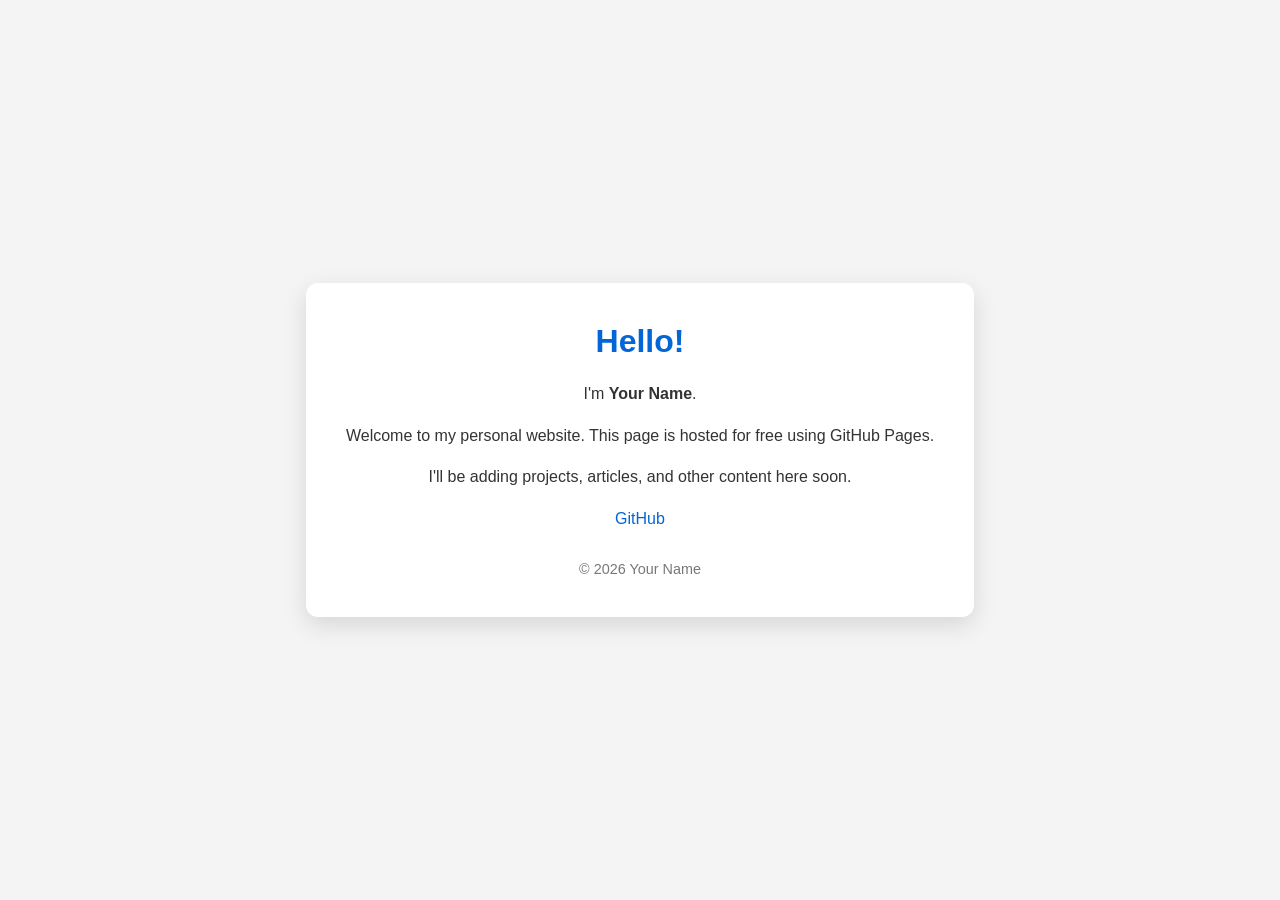
==== index.html @ e5f5f6e7 "Add files via upload First test version." ====
<!DOCTYPE html>
<html lang="en">
<head>
    <meta charset="UTF-8">
    <meta name="viewport" content="width=device-width, initial-scale=1.0">
    <title>Your Name</title>

    <style>
        body {
            margin: 0;
            font-family: Arial, Helvetica, sans-serif;
            background: #f4f4f4;
            color: #333;
            display: flex;
            justify-content: center;
            align-items: center;
            height: 100vh;
        }

        .card {
            background: white;
            padding: 40px;
            border-radius: 12px;
            box-shadow: 0 8px 25px rgba(0,0,0,.12);
            max-width: 700px;
            text-align: center;
        }

        h1 {
            margin-top: 0;
            color: #0366d6;
        }

        p {
            line-height: 1.6;
        }

        a {
            color: #0366d6;
            text-decoration: none;
        }

        a:hover {
            text-decoration: underline;
        }

        footer {
            margin-top: 30px;
            font-size: 0.9em;
            color: #777;
        }
    </style>
</head>
<body>

<div class="card">
    <h1>Hello!</h1>

    <p>
        I'm <strong>Your Name</strong>.
    </p>

    <p>
        Welcome to my personal website. This page is hosted for free using
        GitHub Pages.
    </p>

    <p>
        I'll be adding projects, articles, and other content here soon.
    </p>

    <p>
        <a href="https://github.com/yourusername">GitHub</a>
    </p>

    <footer>
        © 2026 Your Name
    </footer>
</div>

</body>
</html>
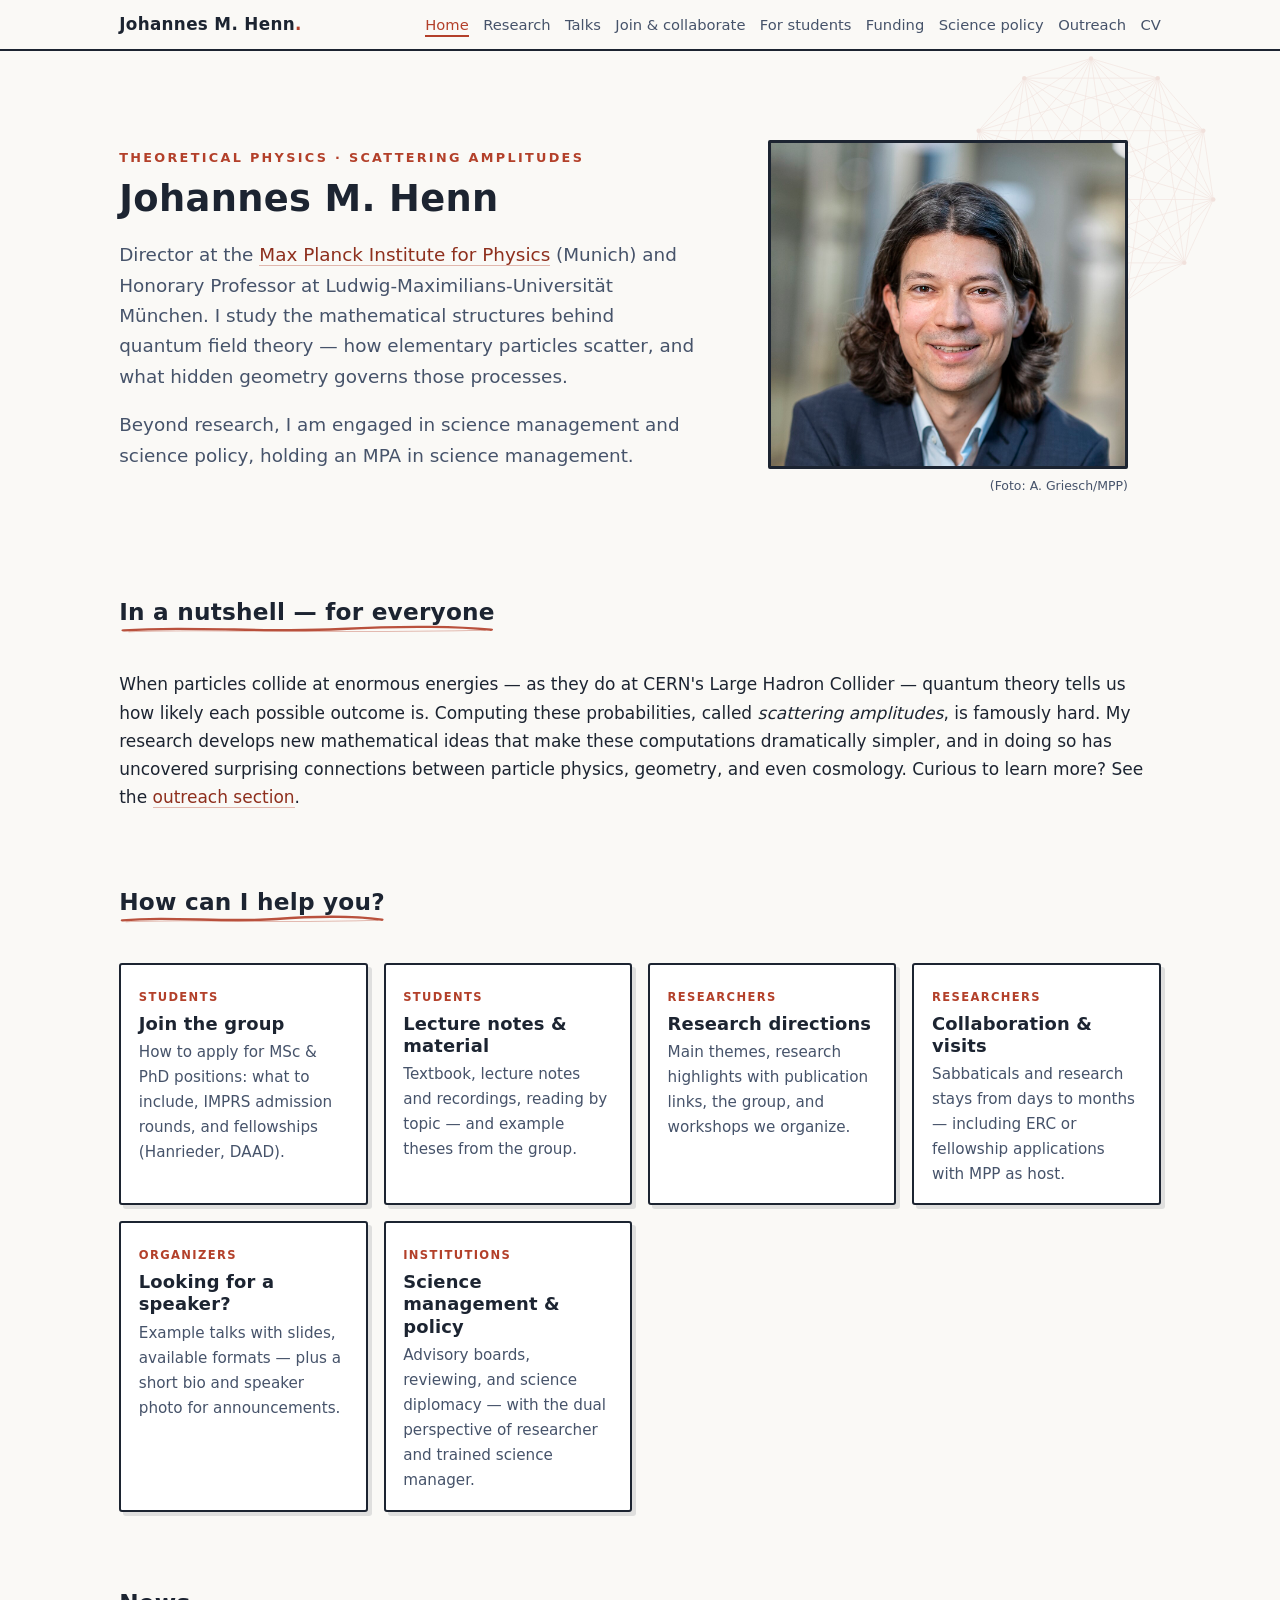
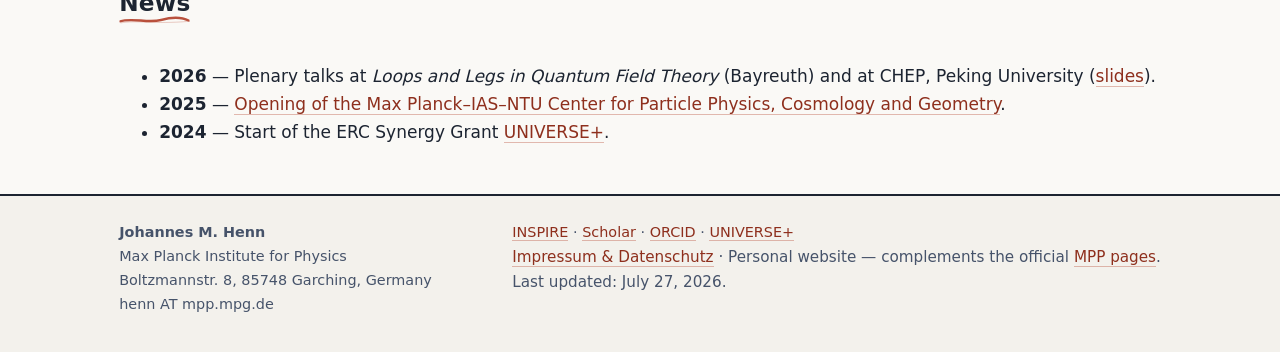
==== commit 7b9025af: "Add files via upload" ====
--- a/index.html
+++ b/index.html
@@ -1,82 +1,133 @@
 <!DOCTYPE html>
 <html lang="en">
 <head>
-    <meta charset="UTF-8">
-    <meta name="viewport" content="width=device-width, initial-scale=1.0">
-    <title>Your Name</title>
-
-    <style>
-        body {
-            margin: 0;
-            font-family: Arial, Helvetica, sans-serif;
-            background: #f4f4f4;
-            color: #333;
-            display: flex;
-            justify-content: center;
-            align-items: center;
-            height: 100vh;
-        }
-
-        .card {
-            background: white;
-            padding: 40px;
-            border-radius: 12px;
-            box-shadow: 0 8px 25px rgba(0,0,0,.12);
-            max-width: 700px;
-            text-align: center;
-        }
-
-        h1 {
-            margin-top: 0;
-            color: #0366d6;
-        }
-
-        p {
-            line-height: 1.6;
-        }
-
-        a {
-            color: #0366d6;
-            text-decoration: none;
-        }
-
-        a:hover {
-            text-decoration: underline;
-        }
-
-        footer {
-            margin-top: 30px;
-            font-size: 0.9em;
-            color: #777;
-        }
-    </style>
+<meta charset="utf-8">
+<meta name="viewport" content="width=device-width, initial-scale=1">
+<title>Johannes M. Henn — Theoretical Physicist</title>
+<meta name="description" content="Johannes M. Henn — theoretical physicist, Director at the Max Planck Institute for Physics, Munich. Research on scattering amplitudes in quantum field theory.">
+<link rel="icon" type="image/svg+xml" href="assets/img/favicon.svg">
+<link rel="icon" type="image/png" href="assets/img/favicon.png">
+<link rel="stylesheet" href="assets/css/style.css">
 </head>
 <body>
 
-<div class="card">
-    <h1>Hello!</h1>
+<nav class="nav">
+  <div class="nav-inner">
+    <a class="brand" href="index.html">Johannes M. Henn<span>.</span></a>
+    <ul>
+      <li><a class="active" href="index.html">Home</a></li>
+      <li><a href="research.html">Research</a></li>
+      <li><a href="talks.html">Talks</a></li>
+      <li><a href="collaborate.html">Join &amp; collaborate</a></li>
+      <li><a href="students.html">For students</a></li>
+      <li><a href="funding.html">Funding</a></li>
+      <li><a href="management.html">Science policy</a></li>
+      <li><a href="outreach.html">Outreach</a></li>
+      <li><a href="cv.html">CV</a></li>
+    </ul>
+  </div>
+</nav>
 
+<main class="wrap">
+
+  <section class="hero">
+    <img class="hero-deco" src="assets/img/polytope.svg" alt="">
+    <div>
+      <div class="kicker">Theoretical physics · Scattering amplitudes</div>
+      <h1>Johannes M. Henn</h1>
+      <p class="lead">
+        Director at the <a href="https://www.mpp.mpg.de/en/">Max Planck Institute for Physics</a> (Munich)
+        and Honorary Professor at Ludwig-Maximilians-Universität München.
+        I study the mathematical structures behind quantum field theory —
+        how elementary particles scatter, and what hidden geometry governs those processes.
+      </p>
+      <p class="lead">
+        Beyond research, I am engaged in science management and science
+        policy, holding an MPA in science management.
+      </p>
+    </div>
+    <div class="hero-photo">
+      <img src="assets/img/portrait.jpg" alt="Portrait of Johannes M. Henn">
+      <div class="muted" style="font-size:.78rem; margin-top:.4rem; text-align:right">(Foto: A.&nbsp;Griesch/MPP)</div>
+    </div>
+  </section>
+
+  <section>
+    <h2>In a nutshell — for everyone</h2>
     <p>
-        I'm <strong>Your Name</strong>.
+      When particles collide at enormous energies — as they do at CERN's Large Hadron Collider —
+      quantum theory tells us how likely each possible outcome is. Computing these probabilities,
+      called <em>scattering amplitudes</em>, is famously hard. My research develops new mathematical
+      ideas that make these computations dramatically simpler, and in doing so has uncovered
+      surprising connections between particle physics, geometry, and even cosmology.
+      Curious to learn more? See the <a href="outreach.html">outreach section</a>.
     </p>
+  </section>
 
-    <p>
-        Welcome to my personal website. This page is hosted for free using
-        GitHub Pages.
-    </p>
+  <section>
+    <h2>How can I help you?</h2>
+    <div class="cards">
+      <div class="card">
+        <span class="tag">Students</span>
+        <h3><a href="collaborate.html#students">Join the group</a></h3>
+        <p>How to apply for MSc &amp; PhD positions: what to include, IMPRS admission rounds, and fellowships (Hanrieder, DAAD).</p>
+      </div>
+      <div class="card">
+        <span class="tag">Students</span>
+        <h3><a href="students.html">Lecture notes &amp; material</a></h3>
+        <p>Textbook, lecture notes and recordings, reading by topic — and example theses from the group.</p>
+      </div>
+      <div class="card">
+        <span class="tag">Researchers</span>
+        <h3><a href="research.html">Research directions</a></h3>
+        <p>Main themes, research highlights with publication links, the group, and workshops we organize.</p>
+      </div>
+      <div class="card">
+        <span class="tag">Researchers</span>
+        <h3><a href="collaborate.html#visits">Collaboration &amp; visits</a></h3>
+        <p>Sabbaticals and research stays from days to months — including ERC or fellowship applications with MPP as host.</p>
+      </div>
+      <div class="card">
+        <span class="tag">Organizers</span>
+        <h3><a href="talks.html">Looking for a speaker?</a></h3>
+        <p>Example talks with slides, available formats — plus a short bio and speaker photo for announcements.</p>
+      </div>
+      <div class="card">
+        <span class="tag">Institutions</span>
+        <h3><a href="management.html">Science management &amp; policy</a></h3>
+        <p>Advisory boards, reviewing, and science diplomacy — with the dual perspective of researcher and trained science manager.</p>
+      </div>
+    </div>
+  </section>
 
-    <p>
-        I'll be adding projects, articles, and other content here soon.
-    </p>
+  <section>
+    <h2>News</h2>
+    <ul>
+      <li><strong>2026</strong> — Plenary talks at <em>Loops and Legs in Quantum Field Theory</em> (Bayreuth) and at CHEP, Peking University (<a href="talks.html">slides</a>).</li>
+      <li><strong>2025</strong> — <a href="https://www.mpg.de/25314643/max-planck-center-for-particle-physics-cosmology-and-geometry-inaugurated-in-taiwan">Opening of the Max Planck–IAS–NTU Center for Particle Physics, Cosmology and Geometry</a>.</li>
+      <li><strong>2024</strong> — Start of the ERC Synergy Grant <a href="https://positive-geometry.com">UNIVERSE+</a>.</li>
+    </ul>
+  </section>
 
-    <p>
-        <a href="https://github.com/yourusername">GitHub</a>
-    </p>
+</main>
 
-    <footer>
-        © 2026 Your Name
-    </footer>
-</div>
+<footer>
+  <div class="wrap">
+    <div>
+      <strong>Johannes M. Henn</strong><br>
+      Max Planck Institute for Physics<br>
+      Boltzmannstr. 8, 85748 Garching, Germany<br>
+      henn&nbsp;AT&nbsp;mpp.mpg.de
+    </div>
+    <div>
+      <a href="https://inspirehep.net/authors/1040053">INSPIRE</a> ·
+      <a href="https://scholar.google.com/citations?hl=en&amp;user=UkL5Gi8AAAAJ">Scholar</a> ·
+      <a href="https://orcid.org/0000-0003-1183-4652">ORCID</a> ·
+      <a href="https://positive-geometry.com">UNIVERSE+</a><br>
+      <span class="muted"><a href="imprint.html">Impressum &amp; Datenschutz</a> · Personal website — complements the official <a href="https://www.mpp.mpg.de/en/">MPP pages</a>.<br>Last updated: July 27, 2026.</span>
+    </div>
+  </div>
+</footer>
 
 </body>
-</html>+</html>
--- a/assets/css/style.css
+++ b/assets/css/style.css
@@ -0,0 +1,181 @@
+/* ==========================================================
+   Johannes M. Henn — personal website
+   Clean lines, geometric accents. Edit colors below.
+   ========================================================== */
+:root {
+  --paper: #faf9f6;
+  --ink: #1c2431;
+  --ink-soft: #46536a;
+  --accent: #b3402a;      /* vermilion ink */
+  --accent-dark: #8e2f1d;
+  --teal: #2a6f77;
+  --line: #ddd8cf;
+  --card: #ffffff;
+  --maxw: 1080px;
+}
+
+* { box-sizing: border-box; }
+html { scroll-behavior: smooth; }
+body {
+  margin: 0;
+  font-family: "Avenir Next", "Segoe UI", "Helvetica Neue", system-ui, sans-serif;
+  font-size: 17px;
+  line-height: 1.65;
+  color: var(--ink);
+  background: var(--paper);
+}
+a { color: var(--accent-dark); text-decoration: none; border-bottom: 1px solid rgba(179,64,42,.35); }
+a:hover { color: var(--accent); border-bottom-color: var(--accent); }
+
+/* ---------- navigation ---------- */
+.nav {
+  position: sticky; top: 0; z-index: 50;
+  background: rgba(250,249,246,.95);
+  backdrop-filter: blur(6px);
+  border-bottom: 2px solid var(--ink);
+}
+.nav-inner {
+  max-width: var(--maxw); margin: 0 auto; padding: .65rem 1.2rem;
+  display: flex; align-items: center; gap: 1rem; flex-wrap: wrap;
+}
+.nav .brand {
+  font-weight: 700; font-size: 1.05rem; letter-spacing: .02em;
+  border: none; color: var(--ink); margin-right: auto; white-space: nowrap;
+}
+.nav .brand span { color: var(--accent); }
+.nav ul { list-style: none; display: flex; gap: .9rem; margin: 0; padding: 0; flex-wrap: wrap; }
+.nav ul a {
+  border: none; color: var(--ink-soft); font-size: .92rem; font-weight: 500;
+  padding-bottom: 2px;
+}
+.nav ul a:hover, .nav ul a.active { color: var(--accent); box-shadow: 0 2px 0 var(--accent); }
+
+/* ---------- layout ---------- */
+.wrap { max-width: var(--maxw); margin: 0 auto; padding: 0 1.2rem; }
+main { padding-bottom: 3rem; }
+section { margin: 2.6rem 0; }
+
+h1, h2, h3 { line-height: 1.25; letter-spacing: .01em; }
+h1 { font-size: 2.3rem; margin: .2em 0 .3em; font-weight: 700; }
+h2 {
+  font-size: 1.45rem; margin-top: 2.2rem; font-weight: 700;
+  display: inline-block; padding-bottom: 8px;
+  background: url("../img/underline.svg") no-repeat left bottom / 100% 10px;
+}
+h3 { font-size: 1.12rem; margin-bottom: .3rem; }
+.lead { font-size: 1.15rem; color: var(--ink-soft); max-width: 46rem; }
+.muted { color: var(--ink-soft); font-size: .95rem; }
+
+/* ---------- hero ---------- */
+.hero {
+  display: grid; grid-template-columns: 1.15fr .85fr; gap: 2.5rem;
+  align-items: center; padding: 3rem 0 1.5rem; position: relative;
+}
+.hero .kicker {
+  text-transform: uppercase; letter-spacing: .18em; font-size: .8rem;
+  color: var(--accent); font-weight: 600;
+}
+.hero-photo { position: relative; justify-self: center; }
+.hero-photo img {
+  width: 100%; max-width: 360px; display: block;
+  border: 3px solid var(--ink); border-radius: 2px;
+}
+.hero-deco {
+  position: absolute; right: -60px; top: -40px; width: 260px; opacity: .12;
+  pointer-events: none; z-index: -1;
+}
+
+/* ---------- cards ---------- */
+.cards { display: grid; grid-template-columns: repeat(auto-fill, minmax(240px, 1fr)); gap: 1rem; margin-top: 1.2rem; }
+.card {
+  background: var(--card); border: 2px solid var(--ink); border-radius: 3px;
+  padding: 1rem 1.1rem; position: relative;
+  box-shadow: 4px 4px 0 rgba(28,36,49,.12);
+}
+.card h3 { margin-top: 0; }
+.card h3 a { border: none; color: var(--ink); }
+.card h3 a:hover { color: var(--accent); }
+.card p { margin: .3rem 0 0; font-size: .95rem; color: var(--ink-soft); }
+.card .tag {
+  display: inline-block; font-size: .72rem; text-transform: uppercase; letter-spacing: .12em;
+  color: var(--accent); font-weight: 700; margin-bottom: .35rem;
+}
+
+/* ---------- figures ---------- */
+figure { margin: 1.5rem 0; }
+figure img { width: 100%; display: block; border: 3px solid var(--ink); border-radius: 2px; }
+figcaption { font-size: .88rem; color: var(--ink-soft); margin-top: .45rem; }
+.fig-row { display: grid; grid-template-columns: 1fr 1fr; gap: 1.2rem; }
+.float-right { float: right; width: 44%; margin: .3rem 0 1rem 1.6rem; }
+
+/* ---------- lists / talks ---------- */
+.talk-list { list-style: none; padding: 0; }
+.talk-list li {
+  border-left: 3px solid var(--accent); padding: .5rem 0 .5rem 1rem; margin: .9rem 0;
+  background: linear-gradient(90deg, rgba(179,64,42,.05), transparent 60%);
+}
+.talk-list .title { font-weight: 600; }
+.talk-list .meta { font-size: .9rem; color: var(--ink-soft); }
+
+.link-row { display: flex; flex-wrap: wrap; gap: .6rem; margin-top: 1rem; padding: 0; list-style: none; }
+.link-row a {
+  border: 2px solid var(--ink); border-radius: 999px; padding: .25rem .9rem;
+  font-size: .88rem; font-weight: 600; color: var(--ink); background: var(--card);
+}
+.link-row a:hover { border-color: var(--accent); color: var(--accent); }
+
+/* ---------- video cards ---------- */
+.video-cards { display: grid; grid-template-columns: 1fr 1fr; gap: 1.2rem; margin: 1.2rem 0; }
+.video-card {
+  display: flex; flex-direction: column; justify-content: flex-end; gap: .4rem;
+  position: relative; min-height: 190px; padding: 1.1rem 1.2rem;
+  border: 3px solid var(--ink); border-radius: 3px;
+  background: #161e2c url("../img/polytope.svg") no-repeat right -70px top -70px / 280px;
+  color: #fff; text-decoration: none;
+  box-shadow: 4px 4px 0 rgba(28,36,49,.12);
+}
+.video-card:hover { border-color: var(--accent); color: #fff; }
+.video-card .play {
+  position: absolute; top: 1rem; left: 1.1rem;
+  width: 52px; height: 52px; border-radius: 50%;
+  background: var(--accent); display: flex; align-items: center; justify-content: center;
+}
+.video-card .play::after {
+  content: ""; margin-left: 4px;
+  border-left: 16px solid #fff; border-top: 10px solid transparent; border-bottom: 10px solid transparent;
+}
+.video-card .vtitle { font-weight: 700; line-height: 1.35; }
+.video-card .vmeta { font-size: .85rem; color: #c6cddb; }
+@media (max-width: 820px) { .video-cards { grid-template-columns: 1fr; } }
+
+/* ---------- callouts ---------- */
+.note {
+  border: 2px solid var(--teal); border-radius: 3px; background: #eef5f5;
+  padding: .9rem 1.1rem; margin: 1.2rem 0; font-size: .97rem;
+}
+.todo {
+  border: 2px dashed #c9a227; border-radius: 3px; background: #fdf7e3;
+  padding: .6rem 1rem; margin: 1rem 0; font-size: .9rem; color: #6b5a14;
+}
+.todo::before { content: "To add: "; font-weight: 700; }
+
+dl.cv { margin: 0; }
+dl.cv dt { float: left; width: 8.5rem; font-weight: 600; color: var(--accent-dark); clear: left; }
+dl.cv dd { margin: 0 0 .55rem 9.5rem; }
+
+/* ---------- footer ---------- */
+footer {
+  border-top: 2px solid var(--ink); margin-top: 3rem; padding: 1.6rem 0 2.2rem;
+  font-size: .9rem; color: var(--ink-soft); background: #f3f1ec;
+}
+footer .wrap { display: flex; flex-wrap: wrap; gap: 1.5rem; justify-content: space-between; }
+
+/* ---------- responsive ---------- */
+@media (max-width: 820px) {
+  .hero { grid-template-columns: 1fr; padding-top: 2rem; }
+  .hero-photo { order: -1; }
+  .fig-row { grid-template-columns: 1fr; }
+  .float-right { float: none; width: 100%; margin: 1rem 0; }
+  dl.cv dt { float: none; width: auto; }
+  dl.cv dd { margin-left: 0; margin-bottom: .8rem; }
+}
